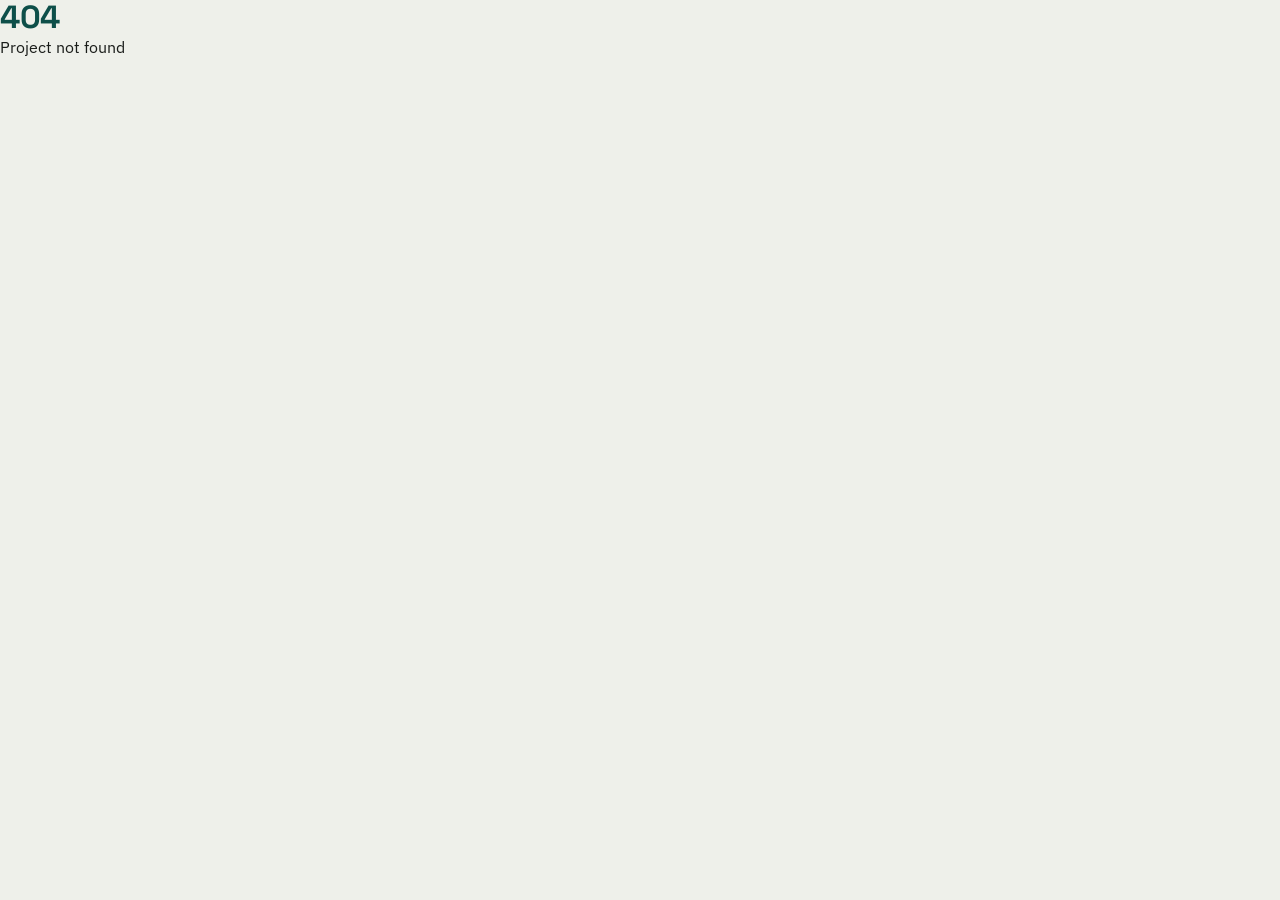
==== projects/cpu-16bit.html @ c6e01641 "portfolio" ====
<!doctype html>
<html lang="en">
	<head>
		<meta charset="utf-8" />
		<link rel="icon" href="../favicon.svg" />
		<meta name="viewport" content="width=device-width, initial-scale=1" />
		<link rel="preconnect" href="https://fonts.googleapis.com" />
		<link rel="preconnect" href="https://fonts.gstatic.com" crossorigin />
		<link
			href="https://fonts.googleapis.com/css2?family=Space+Grotesk:wght@400;500;600;700&family=IBM+Plex+Sans:wght@400;500;600&family=IBM+Plex+Mono:wght@400;500&display=swap"
			rel="stylesheet"
		/>
		<link href="../_app/immutable/entry/start.DXrSVeRK.js" rel="modulepreload">
		<link href="../_app/immutable/chunks/D0QB55mK.js" rel="modulepreload">
		<link href="../_app/immutable/chunks/DEpP2OzE.js" rel="modulepreload">
		<link href="../_app/immutable/chunks/OA8UcISh.js" rel="modulepreload">
		<link href="../_app/immutable/chunks/B49eO5Xi.js" rel="modulepreload">
		<link href="../_app/immutable/entry/app.BFBUhzlP.js" rel="modulepreload">
		<link href="../_app/immutable/chunks/MG-ggwAq.js" rel="modulepreload">
		<link href="../_app/immutable/chunks/rrZ_YcwN.js" rel="modulepreload">
		<link href="../_app/immutable/chunks/CYhLyz_M.js" rel="modulepreload">
		<link href="../_app/immutable/nodes/0.BOqny3Ni.js" rel="modulepreload">
		<link href="../_app/immutable/chunks/C6PofU2D.js" rel="modulepreload">
		<link href="../_app/immutable/nodes/3.-d-3WTTc.js" rel="modulepreload">
		<link href="../_app/immutable/chunks/BnL04cJC.js" rel="modulepreload">
		<!--gygcht--><meta name="description" content="Learning CPU design from first principles, one instruction at a time, in Vivado and VHDL."/><!----><title>16-bit CPU From Scratch — Samy</title>
		<link href="../_app/immutable/assets/0.Ci5jHaGY.css" rel="stylesheet">
		<link href="../_app/immutable/assets/projects.DCpgz35w.css" rel="stylesheet">
		<link href="../_app/immutable/assets/3.BYQYScY4.css" rel="stylesheet">
	</head>
	<body data-sveltekit-preload-data="hover">
		<div style="display: contents"><!--[--><!--[0--><!--[--><!--[--><!--[--><article><header class="detail-header grid-texture svelte-gygcht"><div class="container"><a class="back mono svelte-gygcht" href="/">← All projects</a> <h1 class="svelte-gygcht">16-bit CPU From Scratch</h1> <p class="tagline svelte-gygcht">Learning CPU design from first principles, one instruction at a time, in Vivado and VHDL.</p> <dl class="spec svelte-exf6tg"><!--[--><div class="row svelte-exf6tg"><dt class="svelte-exf6tg">STACK</dt> <dd class="svelte-exf6tg">VHDL · Vivado</dd></div><div class="row svelte-exf6tg"><dt class="svelte-exf6tg">STATUS</dt> <dd class="svelte-exf6tg">Working, simulated + on FPGA</dd></div><div class="row svelte-exf6tg"><dt class="svelte-exf6tg">TYPE</dt> <dd class="svelte-exf6tg">Educational / foundational</dd></div><!--]--></dl><!----></div></header> <div class="hero-image container svelte-gygcht"><img src="/images/cpu-16bit/hero.svg" alt="" class="svelte-gygcht"/></div> <div class="container body svelte-gygcht"><!--[--><section class="section svelte-gygcht"><h2 class="mono svelte-gygcht">// Problem</h2> <!--[--><p class="svelte-gygcht">TODO — what prompted this build, and what specifically you wanted to understand (pipelining? control unit design? instruction decoding?).</p><!--]--></section><section class="section svelte-gygcht"><h2 class="mono svelte-gygcht">// Approach</h2> <!--[--><p class="svelte-gygcht">TODO — describe the instruction set, datapath width, and how the control unit was implemented (microcoded vs hardwired FSM).</p><!--]--></section><section class="section svelte-gygcht"><h2 class="mono svelte-gygcht">// A challenge worth telling</h2> <!--[--><p class="svelte-gygcht">TODO — a specific bug or design decision that taught you something you carried into QoSoC.</p><!--]--></section><!--]--></div></article> <footer class="svelte-jz8lnl"><div class="container footer-inner svelte-jz8lnl"><div><p class="label mono svelte-jz8lnl">// CONTACT</p> <h3 class="svelte-jz8lnl">Let's talk hardware.</h3></div> <div class="links mono svelte-jz8lnl"><a href="mailto:derradji.r.samy@gmail.com" class="svelte-jz8lnl">derradji.r.samy@gmail.com</a> <a href="https://www.linkedin.com/in/samyder" target="_blank" rel="noopener noreferrer" class="svelte-jz8lnl">LinkedIn</a> <a href="https://github.com/dersamy" target="_blank" rel="noopener noreferrer" class="svelte-jz8lnl">GitHub</a> <a href="/cv.pdf" class="svelte-jz8lnl">Download CV</a></div></div> <p class="eof mono container svelte-jz8lnl">// end of file</p></footer><!----><!--]--><!--]--><!--]--><!--]--> <!--[-1--><!--]--><!--]-->
			
			<script>
				{
					__sveltekit_1mtcu3e = {
						base: new URL("..", location).pathname.slice(0, -1)
					};

					const element = document.currentScript.parentElement;

					Promise.all([
						import("../_app/immutable/entry/start.DXrSVeRK.js"),
						import("../_app/immutable/entry/app.BFBUhzlP.js")
					]).then(([kit, app]) => {
						kit.start(app, element, {
							node_ids: [0, 3],
							data: [null,null],
							form: null,
							error: null
						});
					});
				}
			</script>
		</div>
	</body>
</html>
---- _app/immutable/assets/0.Ci5jHaGY.css ----
:root{--paper: #eef0ea;--paper-alt: #e4e7de;--paper-deep: #dadde2;--ink: #1a1d1a;--ink-soft: #52564e;--ink-faint: #8a8f83;--signal: #146b62;--signal-soft: #2b8a7c;--copper: #a15f27;--rule: #c7cabf;--rule-strong: #a8ab9f;--font-display: "Space Grotesk", "Helvetica Neue", Arial, sans-serif;--ink-heading: #0d4f49;--font-body: "IBM Plex Sans", system-ui, sans-serif;--font-mono: "IBM Plex Mono", "Courier New", monospace;--space-1: .5rem;--space-2: 1rem;--space-3: 1.5rem;--space-4: 2.5rem;--space-5: 4rem;--space-6: 6.5rem;--max-w: 78rem;--radius: 3px}*{box-sizing:border-box}html{scroll-behavior:smooth}@media (prefers-reduced-motion: reduce){html{scroll-behavior:auto}*{animation-duration:.01ms!important;animation-iteration-count:1!important;transition-duration:.01ms!important}}body{margin:0;background:var(--paper);color:var(--ink);font-family:var(--font-body);font-size:16px;line-height:1.55;-webkit-font-smoothing:antialiased}h1,h2,h3,h4{font-family:var(--font-display);font-weight:700;line-height:1.1;margin:0;letter-spacing:-.01em;color:var(--ink-heading)}p{margin:0}a{color:inherit}:focus-visible{outline:2px solid var(--signal);outline-offset:3px}.mono{font-family:var(--font-mono)}.grid-texture{position:relative}.grid-texture:before{content:"";position:absolute;top:0;right:0;bottom:0;left:0;z-index:0;pointer-events:none;background-image:linear-gradient(var(--rule) 1px,transparent 1px),linear-gradient(90deg,var(--rule) 1px,transparent 1px);background-size:28px 28px;background-position:-1px -1px;opacity:.35}.grid-texture>*{position:relative;z-index:1}.container{max-width:var(--max-w);margin:0 auto;padding:0 var(--space-3)}@media (max-width: 640px){.container{padding:0 var(--space-2)}}
---- _app/immutable/assets/projects.DCpgz35w.css ----
.spec.svelte-exf6tg{margin:0;border-left:2px solid var(--rule-strong);padding-left:var(--space-2);display:flex;flex-direction:column;gap:.35rem}.row.svelte-exf6tg{display:flex;gap:.6em;font-family:var(--font-mono);font-size:.8rem;line-height:1.4}dt.svelte-exf6tg{color:var(--signal);white-space:nowrap;font-weight:500}dt.svelte-exf6tg:after{content:""}dd.svelte-exf6tg{margin:0;color:var(--ink-soft)}.dense.svelte-exf6tg .row:where(.svelte-exf6tg){font-size:.72rem}footer.svelte-jz8lnl{padding:var(--space-5) 0 var(--space-3)}.footer-inner.svelte-jz8lnl{display:flex;justify-content:space-between;align-items:flex-end;gap:var(--space-3);flex-wrap:wrap;padding-bottom:var(--space-4)}.label.svelte-jz8lnl{font-size:.8rem;color:var(--signal);margin-bottom:var(--space-1)}h3.svelte-jz8lnl{font-size:1.8rem}.links.svelte-jz8lnl{display:flex;flex-direction:column;gap:.5rem;font-size:.85rem;align-items:flex-end}.links.svelte-jz8lnl a:where(.svelte-jz8lnl){text-decoration:none;color:var(--ink-soft)}.links.svelte-jz8lnl a:where(.svelte-jz8lnl):hover{color:var(--signal)}.eof.svelte-jz8lnl{font-size:.7rem;color:var(--ink-faint);border-top:1px solid var(--rule);padding-top:var(--space-2)}@media (max-width: 600px){.footer-inner.svelte-jz8lnl{flex-direction:column;align-items:flex-start}.links.svelte-jz8lnl{align-items:flex-start}}
---- _app/immutable/assets/3.BYQYScY4.css ----
.detail-header.svelte-gygcht{padding:var(--space-5) 0 var(--space-4);border-bottom:1px solid var(--rule)}.back.svelte-gygcht{display:inline-block;font-size:.8rem;color:var(--ink-soft);text-decoration:none;margin-bottom:var(--space-3)}.back.svelte-gygcht:hover{color:var(--signal)}h1.svelte-gygcht{font-size:clamp(2.2rem,5vw,3.4rem);max-width:40rem}.tagline.svelte-gygcht{font-size:1.1rem;color:var(--ink-soft);max-width:38rem;margin:var(--space-2) 0 var(--space-3)}.hero-image.svelte-gygcht{margin-top:var(--space-4)}.hero-image.svelte-gygcht img:where(.svelte-gygcht){width:100%;border:1px solid var(--rule-strong);border-radius:var(--radius);display:block}.body.svelte-gygcht{max-width:42rem;padding:var(--space-5) var(--space-3);display:flex;flex-direction:column;gap:var(--space-4)}.section.svelte-gygcht h2:where(.svelte-gygcht){font-size:.85rem;color:var(--signal);margin-bottom:var(--space-2);text-transform:uppercase;letter-spacing:.03em}.section.svelte-gygcht p:where(.svelte-gygcht){font-size:1.02rem;color:var(--ink);margin-bottom:var(--space-2)}.section.svelte-gygcht p:where(.svelte-gygcht):last-child{margin-bottom:0}
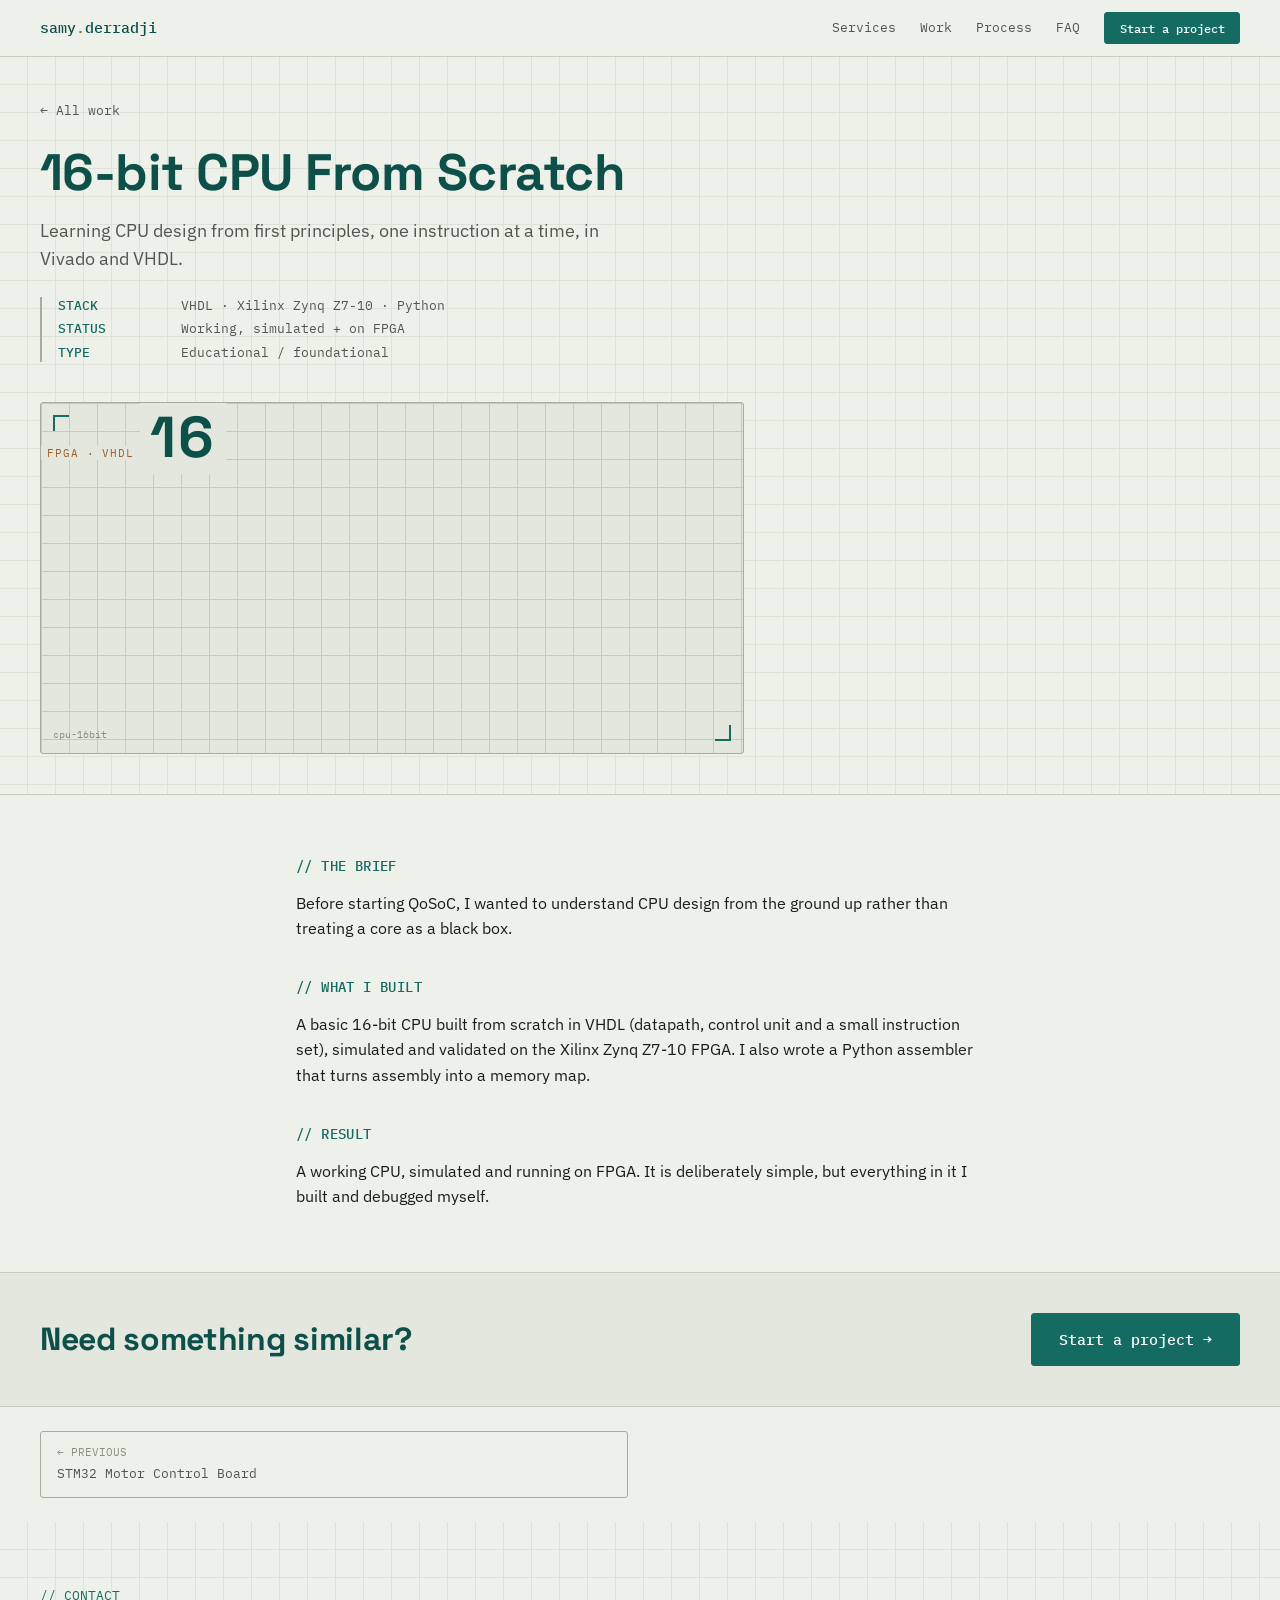
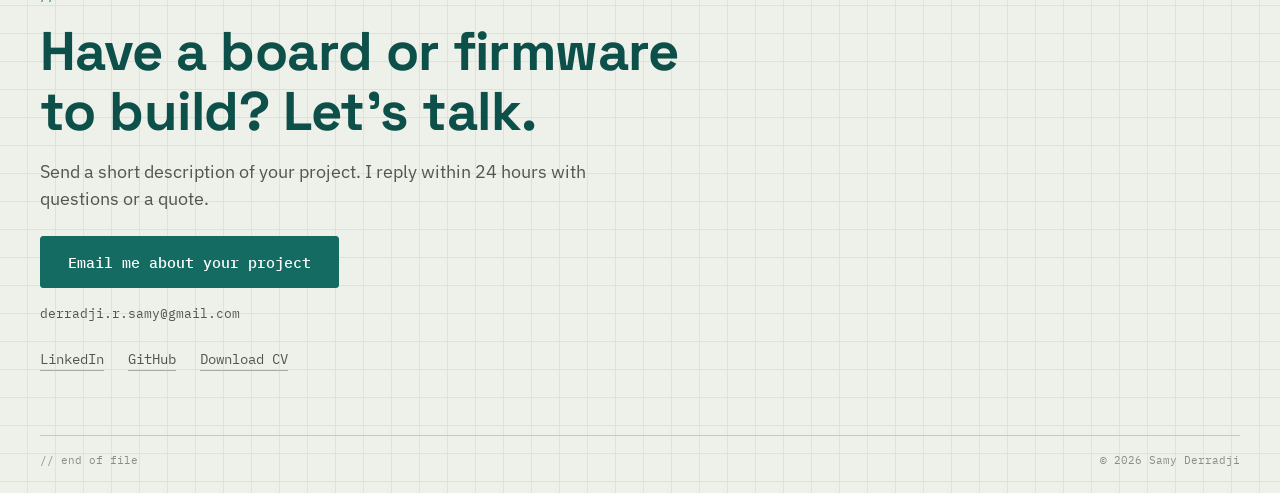
==== commit 7d8e6d1d: "Rebuild portfolio as static site focused on freelance clients Co-Authored-By: Claude Opus 5.5 (1M co" ====
--- a/projects/cpu-16bit.html
+++ b/projects/cpu-16bit.html
@@ -1,57 +1,82 @@
 <!doctype html>
 <html lang="en">
-	<head>
-		<meta charset="utf-8" />
-		<link rel="icon" href="../favicon.svg" />
-		<meta name="viewport" content="width=device-width, initial-scale=1" />
-		<link rel="preconnect" href="https://fonts.googleapis.com" />
-		<link rel="preconnect" href="https://fonts.gstatic.com" crossorigin />
-		<link
-			href="https://fonts.googleapis.com/css2?family=Space+Grotesk:wght@400;500;600;700&family=IBM+Plex+Sans:wght@400;500;600&family=IBM+Plex+Mono:wght@400;500&display=swap"
-			rel="stylesheet"
-		/>
-		<link href="../_app/immutable/entry/start.DXrSVeRK.js" rel="modulepreload">
-		<link href="../_app/immutable/chunks/D0QB55mK.js" rel="modulepreload">
-		<link href="../_app/immutable/chunks/DEpP2OzE.js" rel="modulepreload">
-		<link href="../_app/immutable/chunks/OA8UcISh.js" rel="modulepreload">
-		<link href="../_app/immutable/chunks/B49eO5Xi.js" rel="modulepreload">
-		<link href="../_app/immutable/entry/app.BFBUhzlP.js" rel="modulepreload">
-		<link href="../_app/immutable/chunks/MG-ggwAq.js" rel="modulepreload">
-		<link href="../_app/immutable/chunks/rrZ_YcwN.js" rel="modulepreload">
-		<link href="../_app/immutable/chunks/CYhLyz_M.js" rel="modulepreload">
-		<link href="../_app/immutable/nodes/0.BOqny3Ni.js" rel="modulepreload">
-		<link href="../_app/immutable/chunks/C6PofU2D.js" rel="modulepreload">
-		<link href="../_app/immutable/nodes/3.-d-3WTTc.js" rel="modulepreload">
-		<link href="../_app/immutable/chunks/BnL04cJC.js" rel="modulepreload">
-		<!--gygcht--><meta name="description" content="Learning CPU design from first principles, one instruction at a time, in Vivado and VHDL."/><!----><title>16-bit CPU From Scratch — Samy</title>
-		<link href="../_app/immutable/assets/0.Ci5jHaGY.css" rel="stylesheet">
-		<link href="../_app/immutable/assets/projects.DCpgz35w.css" rel="stylesheet">
-		<link href="../_app/immutable/assets/3.BYQYScY4.css" rel="stylesheet">
-	</head>
-	<body data-sveltekit-preload-data="hover">
-		<div style="display: contents"><!--[--><!--[0--><!--[--><!--[--><!--[--><article><header class="detail-header grid-texture svelte-gygcht"><div class="container"><a class="back mono svelte-gygcht" href="/">← All projects</a> <h1 class="svelte-gygcht">16-bit CPU From Scratch</h1> <p class="tagline svelte-gygcht">Learning CPU design from first principles, one instruction at a time, in Vivado and VHDL.</p> <dl class="spec svelte-exf6tg"><!--[--><div class="row svelte-exf6tg"><dt class="svelte-exf6tg">STACK</dt> <dd class="svelte-exf6tg">VHDL · Vivado</dd></div><div class="row svelte-exf6tg"><dt class="svelte-exf6tg">STATUS</dt> <dd class="svelte-exf6tg">Working, simulated + on FPGA</dd></div><div class="row svelte-exf6tg"><dt class="svelte-exf6tg">TYPE</dt> <dd class="svelte-exf6tg">Educational / foundational</dd></div><!--]--></dl><!----></div></header> <div class="hero-image container svelte-gygcht"><img src="/images/cpu-16bit/hero.svg" alt="" class="svelte-gygcht"/></div> <div class="container body svelte-gygcht"><!--[--><section class="section svelte-gygcht"><h2 class="mono svelte-gygcht">// Problem</h2> <!--[--><p class="svelte-gygcht">TODO — what prompted this build, and what specifically you wanted to understand (pipelining? control unit design? instruction decoding?).</p><!--]--></section><section class="section svelte-gygcht"><h2 class="mono svelte-gygcht">// Approach</h2> <!--[--><p class="svelte-gygcht">TODO — describe the instruction set, datapath width, and how the control unit was implemented (microcoded vs hardwired FSM).</p><!--]--></section><section class="section svelte-gygcht"><h2 class="mono svelte-gygcht">// A challenge worth telling</h2> <!--[--><p class="svelte-gygcht">TODO — a specific bug or design decision that taught you something you carried into QoSoC.</p><!--]--></section><!--]--></div></article> <footer class="svelte-jz8lnl"><div class="container footer-inner svelte-jz8lnl"><div><p class="label mono svelte-jz8lnl">// CONTACT</p> <h3 class="svelte-jz8lnl">Let's talk hardware.</h3></div> <div class="links mono svelte-jz8lnl"><a href="mailto:derradji.r.samy@gmail.com" class="svelte-jz8lnl">derradji.r.samy@gmail.com</a> <a href="https://www.linkedin.com/in/samyder" target="_blank" rel="noopener noreferrer" class="svelte-jz8lnl">LinkedIn</a> <a href="https://github.com/dersamy" target="_blank" rel="noopener noreferrer" class="svelte-jz8lnl">GitHub</a> <a href="/cv.pdf" class="svelte-jz8lnl">Download CV</a></div></div> <p class="eof mono container svelte-jz8lnl">// end of file</p></footer><!----><!--]--><!--]--><!--]--><!--]--> <!--[-1--><!--]--><!--]-->
-			
-			<script>
-				{
-					__sveltekit_1mtcu3e = {
-						base: new URL("..", location).pathname.slice(0, -1)
-					};
-
-					const element = document.currentScript.parentElement;
-
-					Promise.all([
-						import("../_app/immutable/entry/start.DXrSVeRK.js"),
-						import("../_app/immutable/entry/app.BFBUhzlP.js")
-					]).then(([kit, app]) => {
-						kit.start(app, element, {
-							node_ids: [0, 3],
-							data: [null,null],
-							form: null,
-							error: null
-						});
-					});
-				}
-			</script>
-		</div>
-	</body>
+<head>
+<meta charset="utf-8">
+<meta name="viewport" content="width=device-width, initial-scale=1">
+<title>16-bit CPU From Scratch | Samy Derradji</title>
+<meta name="description" content="Basic 16-bit CPU in VHDL, simulated and validated on a Xilinx Zynq Z7-10, with a Python assembler to memory map.">
+<link rel="canonical" href="https://dersamy.github.io/projects/cpu-16bit.html">
+<meta name="theme-color" content="#eef0ea">
+<meta property="og:type" content="website">
+<meta property="og:site_name" content="Samy Derradji">
+<meta property="og:title" content="16-bit CPU From Scratch | Samy Derradji">
+<meta property="og:description" content="Basic 16-bit CPU in VHDL, simulated and validated on a Xilinx Zynq Z7-10, with a Python assembler to memory map.">
+<meta property="og:url" content="https://dersamy.github.io/projects/cpu-16bit.html">
+<meta property="og:image" content="https://dersamy.github.io/images/qosoc/hero.jpg">
+<meta name="twitter:card" content="summary_large_image">
+<meta name="twitter:title" content="16-bit CPU From Scratch | Samy Derradji">
+<meta name="twitter:description" content="Basic 16-bit CPU in VHDL, simulated and validated on a Xilinx Zynq Z7-10, with a Python assembler to memory map.">
+<meta name="twitter:image" content="https://dersamy.github.io/images/qosoc/hero.jpg">
+<link rel="icon" href="../favicon.svg">
+<link rel="preconnect" href="https://fonts.googleapis.com">
+<link rel="preconnect" href="https://fonts.gstatic.com" crossorigin>
+<link href="https://fonts.googleapis.com/css2?family=Space+Grotesk:wght@400;500;600;700&family=IBM+Plex+Sans:wght@400;500;600&family=IBM+Plex+Mono:wght@400;500&display=swap" rel="stylesheet">
+<link rel="stylesheet" href="../assets/css/style.css">
+</head>
+<body>
+<a class="skip" href="#main">Skip to content</a>
+<header class="site-nav">
+<div class="container nav-inner">
+<a class="wordmark" href="../index.html" aria-label="Samy Derradji, home">samy<span>.</span>derradji</a>
+<button class="nav-toggle" type="button" aria-expanded="false" aria-controls="nav-links">Menu</button>
+<nav class="nav-links" id="nav-links" aria-label="Main">
+<a href="../index.html#services">Services</a>
+<a href="../index.html#work">Work</a>
+<a href="../index.html#process">Process</a>
+<a href="../index.html#faq">FAQ</a>
+<a class="btn btn-primary btn-sm" href="../index.html#contact">Start a project</a>
+</nav>
+</div>
+</header>
+<main id="main">
+<header class="detail-header grid-texture">
+<div class="container">
+<a class="back" href="../index.html#work">&larr; All work</a>
+<h1>16-bit CPU From Scratch</h1>
+<p class="tagline">Learning CPU design from first principles, one instruction at a time, in Vivado and VHDL.</p>
+<dl class="spec "><div class="row"><dt>STACK</dt><dd>VHDL · Xilinx Zynq Z7-10 · Python</dd></div><div class="row"><dt>STATUS</dt><dd>Working, simulated + on FPGA</dd></div><div class="row"><dt>TYPE</dt><dd>Educational / foundational</dd></div></dl>
+<div class="hero-image"><div class="ph" role="img" aria-label="Blueprint placeholder for cpu-16bit"><span class="ph-cat">FPGA · VHDL</span><span class="ph-init">16</span><span class="ph-ref">cpu-16bit</span></div></div>
+</div>
+</header>
+<div class="container body">
+<section><h2>// The brief</h2><p>Before starting QoSoC, I wanted to understand CPU design from the ground up rather than treating a core as a black box.</p></section>
+<section><h2>// What I built</h2><p>A basic 16-bit CPU built from scratch in VHDL (datapath, control unit and a small instruction set), simulated and validated on the Xilinx Zynq Z7-10 FPGA. I also wrote a Python assembler that turns assembly into a memory map.</p></section>
+<section><h2>// Result</h2><p>A working CPU, simulated and running on FPGA. It is deliberately simple, but everything in it I built and debugged myself.</p></section>
+</div>
+<section class="cs-cta"><div class="container"><h2>Need something similar?</h2><a class="btn btn-primary btn-lg" href="../index.html#contact">Start a project &rarr;</a></div></section>
+<div class="container"><nav class="pn" aria-label="More projects">
+<a class="prev" href="pcb-stm-moteur.html" rel="prev"><small>&larr; PREVIOUS</small>STM32 Motor Control Board</a><span></span>
+</nav></div>
+</main>
+<section class="contact grid-texture" id="contact" aria-labelledby="contact-h">
+<div class="container">
+<div class="label">// CONTACT</div>
+<h2 id="contact-h">Have a board or firmware to build? Let's talk.</h2>
+<p class="lead">Send a short description of your project. I reply within 24 hours with questions or a quote.</p>
+<div class="cta-row"><a class="btn btn-primary btn-lg" href="mailto:derradji.r.samy@gmail.com?subject=Project%20inquiry&body=Project%3A%0A%0AWhat%20it%20should%20do%3A%0A%0AQuantity%3A%0A%0ADeadline%3A%0A%0ABudget%20range%3A%0A">Email me about your project</a></div>
+<p class="email-line">derradji.r.samy@gmail.com</p>
+<div class="contact-links">
+<!-- SAMY: paste your Fiverr profile URL into href and delete the hidden attribute -->
+<a data-placeholder href="#" hidden>Fiverr</a>
+<!-- SAMY: paste your Upwork profile URL into href and delete the hidden attribute -->
+<a data-placeholder href="#" hidden>Upwork</a>
+<a href="https://www.linkedin.com/in/samyder/" rel="noopener">LinkedIn</a>
+<a href="https://github.com/dersamy" rel="noopener">GitHub</a>
+<a href="../cv.pdf">Download CV</a>
+</div>
+<div class="eof"><span>// end of file</span><span>&copy; 2026 Samy Derradji</span></div>
+</div>
+</section>
+<script src="../assets/js/main.js"></script>
+</body>
 </html>
--- a/assets/css/style.css
+++ b/assets/css/style.css
@@ -0,0 +1,209 @@
+:root{--paper:#eef0ea;--paper-alt:#e4e7de;--paper-deep:#dadde2;--ink:#1a1d1a;--ink-soft:#52564e;--ink-faint:#8a8f83;--signal:#146b62;--signal-soft:#2b8a7c;--copper:#a15f27;--rule:#c7cabf;--rule-strong:#a8ab9f;--font-display:"Space Grotesk","Helvetica Neue",Arial,sans-serif;--ink-heading:#0d4f49;--font-body:"IBM Plex Sans",system-ui,sans-serif;--font-mono:"IBM Plex Mono","Courier New",monospace;--space-1:.5rem;--space-2:1rem;--space-3:1.5rem;--space-4:2.5rem;--space-5:4rem;--space-6:6.5rem;--max-w:78rem;--radius:3px}
+*{box-sizing:border-box}
+html{scroll-behavior:smooth;scroll-padding-top:4.5rem}
+@media (prefers-reduced-motion:reduce){html{scroll-behavior:auto}*{animation-duration:.01ms!important;animation-iteration-count:1!important;transition-duration:.01ms!important}}
+body{margin:0;background:var(--paper);color:var(--ink);font-family:var(--font-body);font-size:16px;line-height:1.55;-webkit-font-smoothing:antialiased;overflow-x:hidden}
+h1,h2,h3,h4{font-family:var(--font-display);font-weight:700;line-height:1.1;margin:0;letter-spacing:-.01em;color:var(--ink-heading)}
+p{margin:0}a{color:inherit}img{max-width:100%}
+ul{margin:0;padding:0;list-style:none}
+:focus-visible{outline:2px solid var(--signal);outline-offset:3px}
+.mono{font-family:var(--font-mono)}
+.grid-texture{position:relative}
+.grid-texture:before{content:"";position:absolute;inset:0;z-index:0;pointer-events:none;background-image:linear-gradient(var(--rule) 1px,transparent 1px),linear-gradient(90deg,var(--rule) 1px,transparent 1px);background-size:28px 28px;background-position:-1px -1px;opacity:.35}
+.grid-texture>*{position:relative;z-index:1}
+.container{max-width:var(--max-w);margin:0 auto;padding:0 var(--space-3)}
+@media (max-width:640px){.container{padding:0 var(--space-2)}}
+.skip{position:absolute;left:-999px;top:0;background:var(--signal);color:#fff;padding:.5rem 1rem;z-index:100}
+.skip:focus{left:0}
+
+/* buttons */
+.btn{display:inline-flex;align-items:center;justify-content:center;gap:.4rem;font-family:var(--font-mono);font-size:.85rem;font-weight:500;text-decoration:none;padding:.8rem 1.3rem;border-radius:var(--radius);border:1px solid var(--signal);transition:background .15s,color .15s,border-color .15s;cursor:pointer;line-height:1.2}
+.btn-primary{background:var(--signal);color:#fff}
+.btn-primary:hover{background:var(--ink-heading);border-color:var(--ink-heading)}
+.btn-ghost{background:transparent;color:var(--ink-heading);border-color:var(--rule-strong)}
+.btn-ghost:hover{border-color:var(--signal);color:var(--signal)}
+.btn-sm{padding:.5rem .9rem;font-size:.78rem}
+.btn-lg{padding:1rem 1.7rem;font-size:.95rem}
+.cta-row{display:flex;flex-wrap:wrap;gap:.75rem}
+
+/* nav */
+.site-nav{position:sticky;top:0;z-index:50;background:rgba(238,240,234,.94);backdrop-filter:blur(6px);border-bottom:1px solid var(--rule)}
+.nav-inner{display:flex;align-items:center;gap:var(--space-3);height:3.5rem}
+.wordmark{font-family:var(--font-mono);font-weight:500;font-size:.95rem;text-decoration:none;color:var(--ink-heading);margin-right:auto;white-space:nowrap}
+.wordmark span{color:var(--copper)}
+.nav-links{display:flex;align-items:center;gap:var(--space-3);font-family:var(--font-mono);font-size:.8rem}
+.nav-links a:not(.btn){text-decoration:none;color:var(--ink-soft);padding:.3rem 0}
+.nav-links a:not(.btn):hover{color:var(--signal)}
+.nav-toggle{display:none;background:none;border:1px solid var(--rule-strong);border-radius:var(--radius);padding:.45rem .7rem;font-family:var(--font-mono);font-size:.78rem;color:var(--ink-heading);cursor:pointer}
+@media (max-width:760px){
+.nav-toggle{display:inline-block}
+.nav-links{display:none;position:absolute;top:3.5rem;left:0;right:0;flex-direction:column;align-items:stretch;gap:0;background:var(--paper);border-bottom:1px solid var(--rule);padding:.5rem var(--space-2) var(--space-2)}
+.nav-links.open{display:flex}
+.nav-links a:not(.btn){padding:.8rem 0;border-bottom:1px dashed var(--rule)}
+.nav-links .btn{margin-top:.8rem}
+}
+
+/* labels, sections */
+.label{font-family:var(--font-mono);font-size:.8rem;color:var(--signal);margin-bottom:var(--space-2)}
+.section{padding:var(--space-5) 0;border-bottom:1px solid var(--rule)}
+.section.alt{background:var(--paper-alt)}
+.section-head{max-width:44rem;margin-bottom:var(--space-4)}
+.section-head h2{font-size:clamp(1.8rem,4vw,2.6rem)}
+.section-head p{margin-top:.8rem;color:var(--ink-soft)}
+
+/* spec dl */
+.spec{margin:0;border-left:2px solid var(--rule-strong);padding-left:var(--space-2);display:flex;flex-direction:column;gap:.35rem}
+.spec .row{display:flex;gap:.6em;font-family:var(--font-mono);font-size:.8rem;line-height:1.4}
+.spec dt{color:var(--signal);white-space:nowrap;font-weight:500;min-width:7.2rem}
+.spec dd{margin:0;color:var(--ink-soft)}
+.spec.dense .row{font-size:.72rem}
+.spec.dense dt{min-width:4.5rem}
+
+/* hero */
+.hero{border-bottom:1px solid var(--rule);padding:var(--space-5) 0;background-color:var(--paper)}
+.hero-inner{display:grid;grid-template-columns:1fr 20rem;gap:var(--space-5);align-items:end}
+.eyebrow{font-family:var(--font-mono);font-size:.75rem;letter-spacing:.08em;color:var(--ink-faint);margin-bottom:var(--space-2);text-transform:uppercase}
+.hero h1{font-size:clamp(2.3rem,5.4vw,4rem);max-width:46rem}
+.tagline{max-width:36rem;margin:var(--space-3) 0;font-size:1.12rem;color:var(--ink-soft)}
+.hero-spec{padding-bottom:.5rem}
+@media (max-width:900px){.hero-inner{grid-template-columns:1fr;align-items:start;gap:var(--space-4)}.hero-spec{padding-bottom:0}.hero{padding:var(--space-4) 0}}
+.spec dd{min-width:0;flex:1}
+
+/* proof */
+.proof{border-bottom:1px solid var(--rule);background:var(--paper-alt)}
+.proof-grid{display:grid;grid-template-columns:repeat(4,1fr)}
+.stat{padding:var(--space-3) var(--space-2);border-left:1px solid var(--rule-strong);font-family:var(--font-mono)}
+.stat:first-child{border-left:none;padding-left:0}
+.stat b{display:block;font-family:var(--font-display);font-size:2rem;color:var(--ink-heading);line-height:1.1;margin-bottom:.3rem}
+.stat span{font-size:.75rem;color:var(--ink-soft);line-height:1.4;display:block}
+@media (max-width:760px){.proof-grid{grid-template-columns:1fr 1fr}.stat:nth-child(odd){border-left:none;padding-left:0}.stat:nth-child(n+3){border-top:1px solid var(--rule-strong)}.stat b{font-size:1.5rem}}
+
+/* services */
+.services-grid{display:grid;grid-template-columns:repeat(2,1fr);gap:var(--space-3)}
+@media (max-width:800px){.services-grid{grid-template-columns:1fr}}
+.service{background:var(--paper);border:1px solid var(--rule-strong);border-top:2px solid var(--ink);border-radius:var(--radius);padding:var(--space-3);display:flex;flex-direction:column;gap:var(--space-2);position:relative}
+.service.flagship{border-top-color:var(--signal)}
+.tag{align-self:flex-start;font-family:var(--font-mono);font-size:.68rem;letter-spacing:.06em;text-transform:uppercase;color:var(--copper);border:1px solid var(--copper);border-radius:var(--radius);padding:.15rem .5rem}
+.service h3{font-size:1.4rem}
+.promise{color:var(--ink-soft)}
+.get-label{font-family:var(--font-mono);font-size:.72rem;color:var(--signal);text-transform:uppercase;letter-spacing:.05em;margin-bottom:.4rem}
+.checks li{font-size:.92rem;padding:.3rem 0 .3rem 1.3rem;position:relative;border-bottom:1px dashed var(--rule)}
+.checks li:last-child{border-bottom:none}
+.checks li:before{content:"";position:absolute;left:.1rem;top:.78rem;width:.55rem;height:.3rem;border-left:2px solid var(--signal);border-bottom:2px solid var(--signal);transform:rotate(-45deg)}
+.stack{font-family:var(--font-mono);font-size:.75rem;color:var(--ink-soft);margin-top:auto}
+.stack b{color:var(--signal);font-weight:500}
+.link-arrow{font-family:var(--font-mono);font-size:.8rem;color:var(--signal);font-weight:500;text-decoration:none}
+.link-arrow:hover{text-decoration:underline}
+.slim{margin-top:var(--space-3);padding:var(--space-2) var(--space-3);border:1px dashed var(--rule-strong);border-radius:var(--radius);display:flex;flex-wrap:wrap;gap:.5rem 1.5rem;justify-content:space-between;align-items:center;font-size:.95rem}
+
+/* work */
+.chips{display:flex;flex-wrap:wrap;gap:.5rem;margin-bottom:var(--space-4)}
+.chip{font-family:var(--font-mono);font-size:.78rem;background:transparent;border:1px solid var(--rule-strong);border-radius:var(--radius);padding:.45rem .9rem;color:var(--ink-soft);cursor:pointer}
+.chip:hover{border-color:var(--signal);color:var(--signal)}
+.chip[aria-pressed="true"]{background:var(--signal);border-color:var(--signal);color:#fff}
+.js .chips{display:flex}
+.chips{display:none}
+.js .chips{display:flex}
+.featured{display:grid;grid-template-columns:repeat(2,1fr);gap:var(--space-3);margin-bottom:var(--space-3)}
+.compact{display:grid;grid-template-columns:repeat(3,1fr);gap:var(--space-3)}
+@media (max-width:900px){.compact{grid-template-columns:repeat(2,1fr)}}
+@media (max-width:700px){.featured,.compact{grid-template-columns:1fr}}
+.pcard{display:flex;flex-direction:column;border:1px solid var(--rule-strong);border-radius:var(--radius);background:var(--paper);overflow:hidden;transition:border-color .15s,box-shadow .15s}
+.pcard:hover{border-color:var(--signal);box-shadow:0 2px 0 var(--signal)}
+.pcard[hidden]{display:none}
+.pmedia{aspect-ratio:16/10;border-bottom:1px solid var(--rule-strong);background:var(--paper-alt);overflow:hidden}
+.pmedia img{width:100%;height:100%;object-fit:cover;display:block}
+.pcard.compact-card .pmedia{display:none}
+.pbody{padding:var(--space-3);display:flex;flex-direction:column;gap:.7rem;flex:1}
+.pcard h3{font-size:1.25rem}
+.compact-card h3{font-size:1.05rem}
+.pcard h3 a{text-decoration:none}
+.pcard h3 a:after{content:"";position:absolute;inset:0}
+.pcard{position:relative}
+.pbody p{font-size:.92rem;color:var(--ink-soft)}
+.badge{align-self:flex-start;font-family:var(--font-mono);font-size:.68rem;color:var(--signal);background:rgba(20,107,98,.08);border:1px solid rgba(20,107,98,.35);border-radius:var(--radius);padding:.15rem .5rem}
+.pbody .stack{margin-top:auto;padding-top:.3rem}
+.pbody .link-arrow{margin-top:.2rem}
+.ph{position:relative;width:100%;height:100%;min-height:8rem;background-color:var(--paper-alt);background-image:linear-gradient(var(--rule) 1px,transparent 1px),linear-gradient(90deg,var(--rule) 1px,transparent 1px);background-size:28px 28px;display:flex;flex-direction:column;align-items:center;justify-content:center;gap:.4rem;font-family:var(--font-mono);overflow:hidden}
+.ph:before,.ph:after{content:"";position:absolute;width:14px;height:14px;border:2px solid var(--signal)}
+.ph:before{top:12px;left:12px;border-right:none;border-bottom:none}
+.ph:after{bottom:12px;right:12px;border-left:none;border-top:none}
+.ph-init{font-family:var(--font-display);font-weight:700;font-size:clamp(2.2rem,6vw,3.6rem);color:var(--ink-heading);letter-spacing:.04em;background:var(--paper-alt);padding:0 .6rem;line-height:1.2}
+.ph-cat{font-size:.68rem;color:var(--copper);letter-spacing:.08em;text-transform:uppercase;background:var(--paper-alt);padding:0 .4rem}
+.ph-ref{position:absolute;left:12px;bottom:10px;font-size:.62rem;color:var(--ink-faint)}
+
+/* process */
+.steps{display:grid;grid-template-columns:repeat(4,1fr);gap:var(--space-3);counter-reset:s}
+@media (max-width:900px){.steps{grid-template-columns:repeat(2,1fr)}}
+@media (max-width:520px){.steps{grid-template-columns:1fr}}
+.step{border-top:2px solid var(--ink);padding-top:var(--space-2)}
+.step .num{font-family:var(--font-mono);font-size:.8rem;color:var(--copper);margin-bottom:.4rem}
+.step h3{font-size:1.15rem;margin-bottom:.5rem}
+.step p{font-size:.92rem;color:var(--ink-soft)}
+.receive{margin-top:var(--space-4);padding:var(--space-3);background:var(--paper);border:1px solid var(--rule-strong);border-radius:var(--radius)}
+.receive ul{display:grid;grid-template-columns:repeat(2,1fr);gap:0 var(--space-3)}
+@media (max-width:640px){.receive ul{grid-template-columns:1fr}}
+
+/* about */
+.about-grid{display:grid;grid-template-columns:10rem 1fr;gap:var(--space-4)}
+@media (max-width:700px){.about-grid{grid-template-columns:1fr;gap:var(--space-1)}}
+.paragraphs{max-width:44rem;display:flex;flex-direction:column;gap:var(--space-2);font-size:1.05rem}
+.skills-grid{display:grid;grid-template-columns:repeat(3,1fr);gap:var(--space-3);margin-top:var(--space-4)}
+@media (max-width:900px){.skills-grid{grid-template-columns:repeat(2,1fr)}}
+@media (max-width:520px){.skills-grid{grid-template-columns:1fr}}
+.group{border-top:2px solid var(--ink);padding-top:var(--space-2)}
+.group h3{font-size:.95rem;font-weight:600;margin-bottom:.7rem}
+.tags{display:flex;flex-wrap:wrap;gap:.35rem}
+.tags li{font-family:var(--font-mono);font-size:.72rem;color:var(--ink-soft);border:1px solid var(--rule-strong);border-radius:var(--radius);padding:.15rem .5rem;background:var(--paper)}
+
+/* faq */
+.faq{max-width:48rem}
+details{border-top:1px solid var(--rule-strong)}
+details:last-child{border-bottom:1px solid var(--rule-strong)}
+summary{cursor:pointer;list-style:none;padding:var(--space-2) 2rem var(--space-2) 0;font-family:var(--font-display);font-weight:600;font-size:1.1rem;color:var(--ink-heading);position:relative}
+summary::-webkit-details-marker{display:none}
+summary:after{content:"+";position:absolute;right:.3rem;top:50%;transform:translateY(-50%);font-family:var(--font-mono);color:var(--signal);font-size:1.3rem}
+details[open] summary:after{content:"\2212"}
+summary:hover{color:var(--signal)}
+details p{padding:0 0 var(--space-2);color:var(--ink-soft);max-width:40rem}
+
+/* contact */
+.contact{padding:var(--space-5) 0 var(--space-3);background:var(--paper)}
+.contact h2{font-size:clamp(2rem,5vw,3.4rem);max-width:40rem}
+.contact .lead{margin:var(--space-2) 0 var(--space-3);color:var(--ink-soft);font-size:1.1rem;max-width:36rem}
+.contact-links{display:flex;flex-wrap:wrap;gap:.5rem 1.5rem;margin-top:var(--space-3);font-family:var(--font-mono);font-size:.85rem}
+.contact-links a{color:var(--ink-soft);text-decoration:none;border-bottom:1px solid var(--rule-strong)}
+.contact-links a:hover{color:var(--signal);border-color:var(--signal)}
+.contact-links [hidden]{display:none}
+.email-line{margin-top:var(--space-2);font-family:var(--font-mono);font-size:.82rem;color:var(--ink-soft)}
+.eof{font-family:var(--font-mono);font-size:.7rem;color:var(--ink-faint);border-top:1px solid var(--rule);padding-top:var(--space-2);margin-top:var(--space-5);display:flex;justify-content:space-between;flex-wrap:wrap;gap:.5rem}
+
+/* case study */
+.detail-header{padding:var(--space-4) 0;border-bottom:1px solid var(--rule)}
+.back{display:inline-block;font-family:var(--font-mono);font-size:.8rem;color:var(--ink-soft);text-decoration:none;margin-bottom:var(--space-3)}
+.back:hover{color:var(--signal)}
+.detail-header h1{font-size:clamp(2rem,4.6vw,3.2rem);max-width:42rem}
+.detail-header .tagline{margin:var(--space-2) 0 var(--space-3);max-width:38rem}
+.hero-image{margin-top:var(--space-4);max-width:44rem}
+.hero-image img,.hero-image .ph{width:100%;display:block;border:1px solid var(--rule-strong);border-radius:var(--radius)}
+.hero-image .ph{min-height:14rem;aspect-ratio:16/8}
+.hero-image img{max-height:32rem;object-fit:cover}
+.body{max-width:46rem;padding-top:var(--space-5);padding-bottom:var(--space-5);display:flex;flex-direction:column;gap:var(--space-4)}
+.body h2{font-family:var(--font-mono);font-size:.85rem;color:var(--signal);margin-bottom:var(--space-2);text-transform:uppercase;letter-spacing:.03em;font-weight:500}
+.body p{font-size:1.02rem;margin-bottom:var(--space-2)}
+.body p:last-child{margin-bottom:0}
+.kv{width:100%;border-collapse:collapse;font-family:var(--font-mono);font-size:.8rem;margin-top:var(--space-2)}
+.kv th,.kv td{text-align:left;padding:.55rem .6rem;border-bottom:1px solid var(--rule);vertical-align:top}
+.kv th{color:var(--signal);font-weight:500;width:34%;white-space:nowrap}
+.kv td{color:var(--ink-soft)}
+.kv tr:first-child th,.kv tr:first-child td{border-top:1px solid var(--rule-strong)}
+@media (max-width:520px){.kv th{white-space:normal}}
+.cs-cta{border-top:1px solid var(--rule);border-bottom:1px solid var(--rule);background:var(--paper-alt);padding:var(--space-4) 0}
+.cs-cta .container{display:flex;flex-wrap:wrap;gap:var(--space-2) var(--space-3);justify-content:space-between;align-items:center}
+.cs-cta h2{font-size:clamp(1.5rem,3.5vw,2rem)}
+.pn{display:grid;grid-template-columns:1fr 1fr;gap:var(--space-3);padding:var(--space-3) 0;font-family:var(--font-mono);font-size:.8rem}
+.pn a{text-decoration:none;color:var(--ink-soft);border:1px solid var(--rule-strong);border-radius:var(--radius);padding:.8rem 1rem;display:block}
+.pn a:hover{border-color:var(--signal);color:var(--signal)}
+.pn small{display:block;color:var(--ink-faint);font-size:.68rem;margin-bottom:.2rem}
+.pn .next{text-align:right}
+@media (max-width:520px){.pn{grid-template-columns:1fr}.pn .next{text-align:left}}
